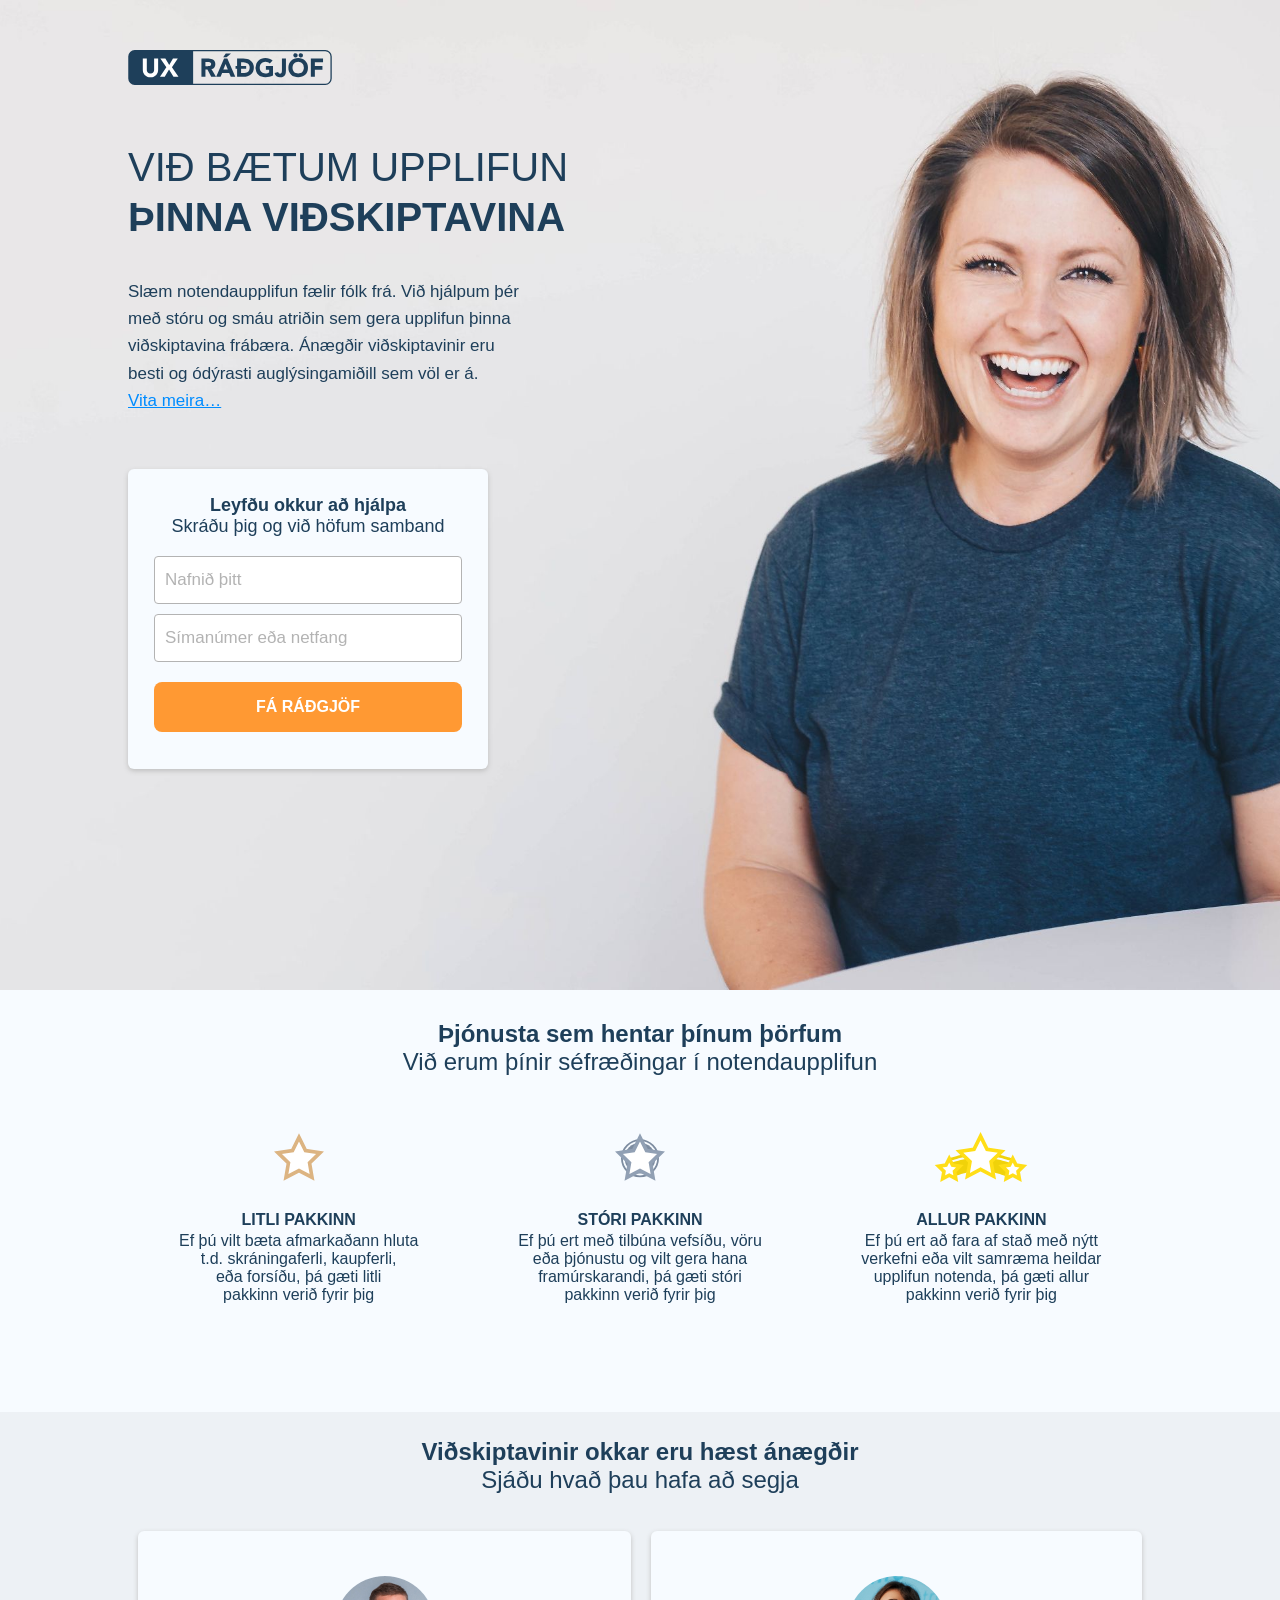
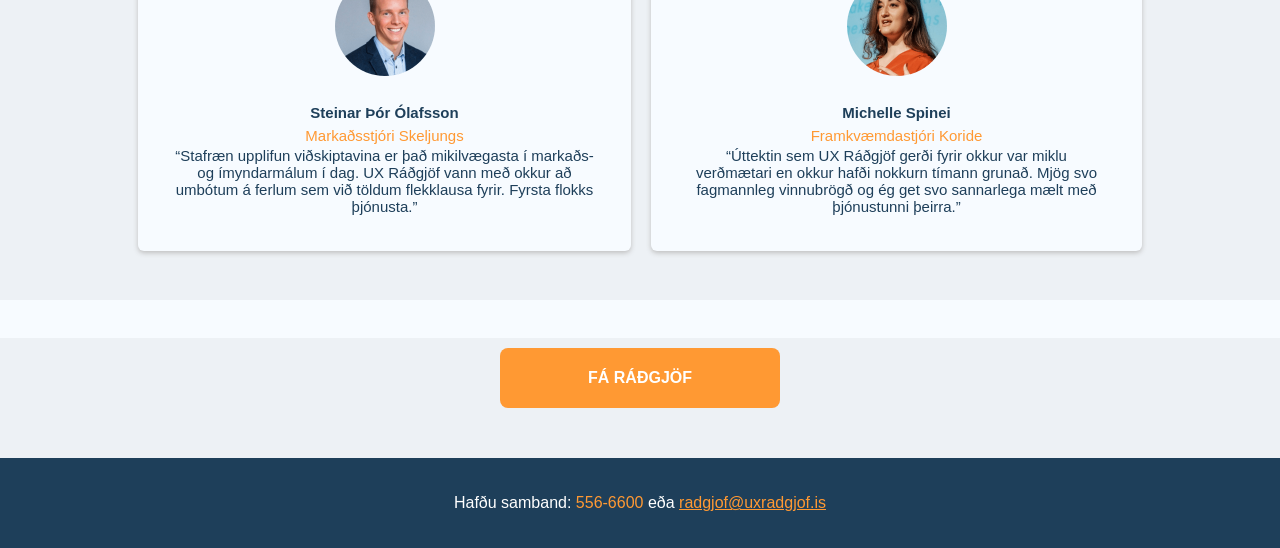
==== index.html @ 46436e5f "ok" ====
<!DOCTYPE html>
<html lang="is">

<head>
    <meta version="3.4.1.14"
    <meta charset="UTF-8">
    <meta name="viewport" content="width=device-width, initial-scale=1">
    <title>UX Ráðgjöf</title>
    <meta property="og:title" content="UX Ráðgjöf">
    <meta property="og:description" content="Slæm notendaupplifun fælir fólk frá. Við hjálpum þér með stóru og smáu atriðin sem gera upplifun þinna viðskiptavina frábæra. Ánægðir viðskiptavinir eru besti og ódýrasti auglýsingamiðill sem völ er á.">
    <meta property="og:type" content="website">
    <meta property="og:url" content="https://wwww.uxradgjof.is">
    <meta property="og:image" content="https://uxradgjof.is/assets/Opengraph.png">
    <meta name="format-detection" content="telephone=no">
    <link rel="stylesheet" href="./styles.css">
    <link rel="shortcut icon" type="image/png" href="./assets/favicon.png">

        <!-- Facebook Pixel Code -->
    <script>
      !function(f,b,e,v,n,t,s)
      {if(f.fbq)return;n=f.fbq=function(){n.callMethod?
      n.callMethod.apply(n,arguments):n.queue.push(arguments)};
      if(!f._fbq)f._fbq=n;n.push=n;n.loaded=!0;n.version='2.0';
      n.queue=[];t=b.createElement(e);t.async=!0;
      t.src=v;s=b.getElementsByTagName(e)[0];
      s.parentNode.insertBefore(t,s)}(window, document,'script',
      'https://connect.facebook.net/en_US/fbevents.js');
      fbq('init', '387559585316875');
      fbq('track', 'PageView');
    </script>
    <noscript><img height="1" width="1" style="display:none"
      src="https://www.facebook.com/tr?id=387559585316875&ev=PageView&noscript=1"
    /></noscript>
    <!-- End Facebook Pixel Code -->




    <script>
        /**
            *
            * FUNCTIONS 
            *
            **/



        function selectContactMedium(el1, el2, el3, str) {
            var element1 = document.getElementById(el1);
            var element2 = document.getElementById(el2);
            var contactBox = document.getElementById(el3);
            console.log('selectContactMedium', element1, element2, contactBox)

            if (element1.src.includes('-inactive')) {
                console.log('hæhæhæ')
                contactBox.placeholder = str;
                element1.src = element1.src.replace('-inactive', '-active');
                element2.src = element2.src.replace('-active', '-inactive');
            }

        }

        function sendForm(el1, el2) {
            var name = document.getElementById(el1).value
            var phone = document.getElementById(el2).value

            modal.style.display = 'none';
            document.getElementById('main-content').innerHTML = '<h1>Augnablik...</h1>';
            document.getElementById('tilbod-t').style.display = 'none';
            post('https://formspree.io/radgjof@uxradgjof.is', {name, phone}, 'post');

        }


        function post(path, params, method) {
            method = method || "post"; // Set method to post by default if not specified.

            // The rest of this code assumes you are not using a library.
            // It can be made less wordy if you use one.
            var form = document.createElement("form");
            form.setAttribute("method", method);
            form.setAttribute("action", path);

            for(var key in params) {
                if(params.hasOwnProperty(key)) {
                    var hiddenField = document.createElement("input");
                    hiddenField.setAttribute("type", "hidden");
                    hiddenField.setAttribute("name", key);
                    hiddenField.setAttribute("value", params[key]);

                    form.appendChild(hiddenField);

                    
                }
            }

            
            var hiddenField2 = document.createElement("input");
            hiddenField2.setAttribute("type", "hidden");
            hiddenField2.setAttribute("value", "https://uxradgjof.is/thanks.html");
            hiddenField2.setAttribute("name", "_next");

            form.appendChild(hiddenField2);

            document.body.appendChild(form);
            form.submit();
        }

    </script>

</head>

<body>

    <!-- READ MORE TEMPLATE -->
    <div id="myModal2" class="modal">
        <div class="modal-cont">

            <span class="close clickable" onclick="closeModal()">&times;</span>

            <div id="read-more" class="read-m">
                <div style="text-align: center; padding: 26px;">
                                <b>Hvað er notendaupplifun</b><br><br>
            
                                Notendaupplifun er, í sinni einföldustu mynd, tilfinningar notenda gagnvart vöru eða þjónustu.
                                <br><br>
                                Þegar upplifunin er framúrskarandi þá finnur notandinn fyrir góðum tilfinningum gagnvart vörunni eða þjónustunni sem eykur líkur á jákvæðu umtali og meðmælum.
                                <br><br>
                                83% fólks treystir meðmælum vina og jafnvel ókunnugra framyfir auglýsingar. Þau fyrirtæki sem ekki huga að notendaupplifun eiga á hættu að dragast aftur úr.
                                <br><br>
                                <b>Skráðu þig núna og við höfum samband</b>
                </div>

                <div style="display: flex; flex-direction: column; align-items: center">

                                    <!-- TEMPLATE -->
                              <!--  <div class="your-name">
                                        Hvernig er best að hafa samband?
                                </div> -->

                                   <!-- <img src="./assets/phone-active.svg" id="phone2" class=" contact-button" onclick="selectContactMedium('phone2', 'email2', 'contact-box2', 'Skrifaðu símanúmer')">
                                    <img src="./assets/email-inactive.svg" id="email2" class=" contact-button" onclick="selectContactMedium('email2', 'phone2', 'contact-box2', 'Skrifaðu netfang')">
                                    <div > -->
                                    <input id="contact-box2" class="input-box3" placeholder="Nafnið þitt" >

                        </div>
                                <div>
                                <!--    <div class="your-name">
                                        Hvað heitir snillingurinn?
                                    </div> -->

                                    <input id="name2" placeholder="Símanúmer eða netfang" class="input-box3">
                                </div>

                                <button class="big-btn btn3 clickable" type="button" onclick="sendForm('name2', 'contact-box2')">FÁ RÁÐGJÖF</button>
                        </div>
                
                            <!-- /TEMPLATE -->
                </div>
            </div>
        </div>
    </div>
    <!-- /READ MORE TEMPLATE -->

    <!-- MODAL -->
    <div id="myModal" class="modal">

        <!-- MODAL CONTENT -->
        <div class="modal-cont2">
                <span class="close clickable" onclick="closeModal()">&times;</span>

            <div style="padding: 40px 0;" id="modal-content">
                <div class="base-font" style="text-align: center; margin: 10px 0px;">
                    <b>Leyfðu okkur að hjálpa</b><br> Skráðu þig og við höfum samband<br>
                </div>


                <div style="display: flex; flex-direction: column; align-items: center;">
                    <input id="contact-box3" class="input-box3" placeholder="Nafnið þitt" >
                    <input id="name3" placeholder="Símanúmer eða netfang" class="input-box3">
                    <button class="big-btn btn3 clickable" type="button" onclick="sendForm('name3', 'contact-box3')">FÁ RÁÐGJÖF</button>
                                <!--    <div class="your-name">
                                        Hvað heitir snillingurinn?
                                    </div> -->


                                
                    <!-- TEMPLATE -->
<!--
                    <div>
                        <div>
                            <div class="your-name">
                                Hvernig er best að hafa samband?
                            </div>
                        </div>
                        <div class="spass" style="display: flex; flex-direction: row; align-items: center;">
                            <img src="./assets/phone-active.svg" id="phone3" class=" contact-button" onclick="selectContactMedium('phone3', 'email3', 'contact-box3', 'Skrifaðu símanúmer')">
                            <img src="./assets/email-inactive.svg" id="email3" class=" contact-button" onclick="selectContactMedium('email3', 'phone3', 'contact-box3', 'Skrifaðu netfang')">
                            <div>
                                <input id="contact-box3" class="input-box" placeholder="Skrifaðu símanúmer">
                            </div>
                        </div>
                        <div>
                            <div class="your-name">
                                Hvað heitir snillingurinn?
                            </div>
                            <input id="name3" placeholder="Nafn" class="input-box spass phone-box">
                        </div>
                        <button class="big-btn btn2 clickable" type="button" onclick="sendForm('name3', 'contact-box3')">FÁ
                            RÁÐGJÖF</button>
                    </div>
-->
                    <!-- /TEMPLATE -->

                </div>
            </div>
        </div>
        <!-- /MODAL CONTENT -->

    </div>
    <!-- /MODAL -->

    <div class="all">

        <div class="container stoff">

            <!-- HEADER -->
            <header class="row space-b headhead">

                <div><img src="./assets/logo.svg" class="logo" style="margin-top: 10px;">

                </div>

            </header>
            <!-- /HEADER -->

            <!-- MAIN IMAGE FOR MOBILE ONLY -->
            <div><img src="./assets/7.jpg" class="ko-img2">

            </div>
            <!-- /MAIN IMAGE FOR MOBILE ONLY -->

            <!-- MAIN CONTENT -->
            <div class="spassia">

                <form class="dalkur">


                    <div class="title-st">
                        <span style=>VIÐ BÆTUM UPPLIFUN</span>
                    </div>

                    <div class="title-st2">
                        <span style=>ÞINNA VIÐSKIPTAVINA</span>
                    </div>

                   <!-- <div class="strik"> 

                    </div> -->


                    <div id="main-content">

                        <div class="radgjof">
                            Slæm notendaupplifun fælir fólk frá.
                            Við hjálpum þér með stóru og smáu atriðin sem gera upplifun þinna viðskiptavina frábæra.
                            Ánægðir viðskiptavinir eru besti og ódýrasti auglýsingamiðill sem völ er á.<br>
                            <a class="clickable read-more-link" onclick="openModal('myModal2')">Vita meira…</a> <br>
                        </div>

                        <div class="radgjof2">

                                <div id="read-more" class="read-m">
                                    <div style="text-align: center; padding: 26px;">
                                    <b>Leyfðu okkur að hjálpa</b><br> Skráðu þig og við höfum samband<br>

                                    <input id="contact-box1" class="input-box" placeholder="Nafnið þitt" >
                                    <input id="name1" class="input-box2" placeholder="Símanúmer eða netfang" >
                                    <button class="big-btn btn2 clickable" type="button" onclick="sendForm('name1', 'contact-box1')">FÁ RÁÐGJÖF</button>



                                    </div>
                                </div>
                        </div>
                    </div>


                </form>
            </div>
            <!-- /MAIN CONTENT -->
        </div>
    </div>

    <!-- MAIN IMAGE -->
    <div> <img src="./assets/6.jpg" class="ko-img">

    </div>
    <!-- /MAIN IMAGE -->

    <!-- OFFERING -->

    <div class="container-offering"> 

        <div id="read-more" class="read-m2">
                <b>Þjónusta sem hentar þínum þörfum</b><br>Við erum þínir séfræðingar í notendaupplifun<br>
        </div>

        <div class="container">

            <div class="recommend spassia">

                <!-- OFFERING 1 -->
                <div class="rec-small">

                        <div class="rec-img"><img src="./assets/litli.svg" style="width: 50px; height: 50px;">
                    
                        </div>
                    
                        <div>
                            
                            <div style="text-align: center; padding: 26px;">
                                <span class="job-title"><b>LITLI PAKKINN</b></span><br>
                                <span>
                                Ef þú vilt bæta afmarkaðann hluta<br>
                                t.d. skráningaferli, kaupferli,<br>
                                eða forsíðu, þá gæti litli<br>
                                pakkinn verið fyrir þig<br>
                                </span>
                            </div>

                        </div>
                </div>
                <!-- OFFERING 1 -->

                <!-- OFFERING 2 -->
                <div class="rec-small">

                        <div class="rec-img"><img src="./assets/stori.svg" style="width: 50px; height: 50px;">
                        
                        </div>
                    
                        <div>
                            <div style="text-align: center; padding: 26px;">
                                <span class="job-title"><b>STÓRI PAKKINN</b></span><br>
                                <span>
                                Ef þú ert með tilbúna vefsíðu, vöru<br>
                                eða þjónustu og vilt gera hana<br>
                                framúrskarandi, þá gæti stóri<br>
                                pakkinn verið fyrir þig<br>
                                </span>
                            </div>
                        </div>
                </div>

                <!-- /OFFERING 2-->

                <!-- OFFERING 3 -->
                <div class="rec-small">

                        <div class="rec-img"><img src="./assets/allur.svg" style="width: 100px; height: 50px;">
                        
                        </div>
                    
                        <div>
                            <div style="text-align: center; padding: 26px;">
                                <span class="job-title"><b>ALLUR PAKKINN</b></span><br>
                                <span>
                                Ef þú ert að fara af stað með nýtt<br>
                                verkefni eða vilt samræma heildar<br>
                                upplifun notenda, þá gæti allur<br>
                                pakkinn verið fyrir þig<br>
                                </span>
                            </div>
                        </div>
                </div>
                <!-- /OFFERING 3-->

            </div>
        </div>
    </div>




    <!-- /OFFERING -->


    <div class="container-testimonials"> 

        <div id="read-more" class="read-m2">
            <b>Viðskiptavinir okkar eru hæst ánægðir</b><br>Sjáðu hvað þau hafa að segja<br>
        </div>

        <div class="container">

            <div class="recommend2 spassia">
        

                <!-- TESTEMONIAL 1 -->


                    <div class="rec-small2">

                        <div class="rec-img2"><img src="./assets/Steinar.png" style="width: 100px; height: 100px;">
                        </div> 
                 
                        <div>
                            <div style="text-align: center; padding: 26px;">
                                <div class="bl-text">
                                    <span class="job-title"><b>Steinar Þór Ólafsson</b></span><br>
                                    <span><span style="color: #FF9933" class="job-title">Markaðsstjóri Skeljungs</span><br></span>
                                    <span>
                                    “Stafræn upplifun viðskiptavina er það mikilvægasta í markaðs- og ímyndarmálum í dag.
                                    UX Ráðgjöf vann með okkur að umbótum á ferlum sem við töldum flekklausa fyrir.
                                    Fyrsta flokks þjónusta.”
                                    </span>
                                </div>
                            </div>
                        </div> 

                    </div> 
               <!-- /TESTEMONIAL 1 -->


                <!-- TESTEMONIAL 2 -->

                    <div class="rec-small2">

                        <div class="rec-img2"><img src="./assets/Michelle.png" style="width: 100px; height: 100px;">
                        </div>
                    
                        <div>
                            <div style="text-align: center; padding: 26px;">
                                <div class="bl-text">
                                    <span class="job-title"><b>Michelle Spinei</b></span><br>
                                    <span><span style="color: #FF9933;" class="job-title">Framkvæmdastjóri Koride</span><br></span>
                                    <span>
                                    “Úttektin sem UX Ráðgjöf gerði fyrir okkur var miklu verðmætari en okkur hafði nokkurn tímann grunað. Mjög svo fagmannleg vinnubrögð og ég get svo sannarlega mælt með þjónustunni þeirra.”  
                                    </span>
                                </div>
                            </div>
                        </div>
                    </div>
            <!-- TESTEMONIAL 2 -->

            </div>
        </div>
    </div>
        <!-- /TESTEMONIALS -->


        <!-- Fá Ráðgjöf takki -->
    <div class="container-takki">

        <div class="container">

            <div><button id="tilbod-t" class="big-btn btn1 tilbod-takki clickable" id="myBtn" onclick="openModal('myModal')">FÁ RÁÐGJÖF</button>
            </div> 

        </div> 

    </div> 

        <!-- FOOTER -->

        <footer class="foofooter all-center">
            <div class="spassia foofoofoo">
                <span>
                    Hafðu samband:
                </span>
                <span>

                    <span class="contact-bold">556-6600</span> eða <span><a href="mailto:radgjof@uxradgjof.is " class="contact-bold2">radgjof@uxradgjof.is<a/></span>
                </span>
            </div>
        </footer>
        <!-- / FOOTER -->
        


    <script>

        /**
         * 
         * MODAL 
         *
         **/

        var modal = document.getElementById('myModal');

        function openModal(modalId) {
            // Get the modal
            modal = document.getElementById(modalId);
            console.log(modalId, modal)
            modal.style.display = "block";
     

        }

        

       // When the user clicks anywhere outside of the modal, close it
       window.onclick = function (event) {
            if (event.target == modal) {
                modal.style.display = "none";
            }
        }



        function closeModal () {
            console.log('closeModal', modal);
            modal.style.display = "none";
        }

  



    </script>

</body>

</html>
---- styles.css ----
.template {
  display: none;
}

.contact-bold {
  color: #ff9933;
  text-decoration-style: none;
  /* font-weight: 600; */
}

.contact-bold2 {
  color: #ff9933;
  /* font-weight: 600; */
}

.modal {
  display: none; /* Hidden by default */
  position: fixed; /* Stay in place */
  z-index: 1; /* Sit on top */
  left: 0;
  top: 0;
  width: 100%; /* Full width */
  height: 100%; /* Full height */
  overflow: auto; /* Enable scroll if needed */
  background-color: rgb(0, 0, 0); /* Fallback color */
  background-color: rgba(0, 0, 0, 0.6); /* Black w/ opacity */
}

.contact-button {
  width: 40px !important;
  height: 40px !important;
  border: 0px !important;
  margin-right: 10px !important;
}

.read-more-link {
  color: #008cff;
  text-decoration: underline;
}

.read-more-link2 {
  color: #ff9933;
  text-decoration: underline;
}

.read-more-link3 {
  color: #1e3f5a;
  text-decoration: underline;
}

.read-m {
  text-align: center;
}

.read-m2 {
  text-align: center;
  padding: 26px;
  font-size: 24px;
}

.clickable {
  cursor: pointer;
}

/* Modal Content/Box  */
.modal-cont {
  background-color: #f7fbff;
  margin: 5% auto;
  /* padding: 40px 20px; */
  border: 1px solid #888;
  border-radius: 8px;
  width: 400px; /* Could be more or less, depending on screen size */
  height: 620px;
}

/* Modal Content/Box  */
.modal-cont2 {
  background-color: #f7fbff;
  margin: 5% auto;
  /* padding: 40px 20px; */
  border: 1px solid #888;
  border-radius: 8px;
  width: 400px; /* Could be more or less, depending on screen size */
}

/* The Close Button */
.close {
  color: #aaa;
  float: right;
  font-size: 28px;
  font-weight: bold;
  padding-right: 20px;
  padding-top: 10px;
}

.close:hover,
.close:focus {
  color: black;
  text-decoration: none;
  cursor: pointer;
}

body {
  font-family: "Avenir", Helvetica;
  color: #1e3f5a;
  margin: 0px;
  background-color: #f7fbff;
}

.title-st {
  height: 50px;
  font-size: 40px;
  margin-top: 56px;
}

.title-st2 {
  height: 50px;
  font-size: 40px;
  font-weight: bold;
}

/*
.strik {
  background-color: #1e3f5a;
  width: 65px;
  height: 4px;
  margin-bottom: 20px;
}
*/
.good {
  font-weight: bold;
  line-height: 1;
}

.formform {
  height: 288px;
  margin-top: 56px;
  width: 360px;
  background-color: #f7fbff;
}

.headhead {
  display: flex;
  align-items: center;
  justify-content: space-between;
  flex-direction: row;
  margin-top: 40px;
}

.base-font {
  font-size: 17px;
}

.texti {
  text-align: center; 
  background-color: #000000;
}

.radgjof {
  margin-top: 33px;
  font-size: 17px;
  line-height: 1.6;
}

.radgjof2 {
  width: 360px;
  height: 300px;
  margin-top: 55px;
  font-size: 18px;
  border-radius: 6px;
  background-color: #f7fbff;
}

.all-center {
  display: flex;
  justify-content: center;
  align-items: center;
}

h1 {
  font-size: 30px;
}

.logo {
  width: 204px;
  height: 35px;
}

.big-btn {
  background-color: #ff9933;
  border-radius: 8px;
  font-weight: 550;
  font-size: 16px;
  color: white;
  border: 0px;
  margin-top: 20px;
  margin-bottom: 20px;
  /*margin-left: 35px;
  margin-right: 35px;
  margin-bottom: 30px;*/
}

.bl-text {
  font-size: 15px;
}

.btn1 {
  width: 280px;
  height: 60px;
  margin: 10px;
}

.btn2 {
  padding: 0 10px;  
  width: 100%;
  height: 50px;
}

.btn3 {
  padding: 0 10px;  
  width: 85%;
  height: 50px;
}

.your-name {
  margin-left: 9px;
  color: #ff9933;
  font-size: 13px;
  margin-bottom: 5px;
  text-align: left;
}

.spass {
  margin-bottom: 12px;
}

.input-box {
  border-radius: 4px;
  border: 1px solid #b3b3b3;
  height: 48px;
  font-size: 17px;
  padding: 0 10px;  
  width: 100%;
  box-sizing: border-box;  
  margin-top: 19px;
}

.input-box2 {
  border-radius: 4px;
  border: 1px solid #b3b3b3;
  height: 48px;
  font-size: 17px;
  padding: 0 10px;  
  width: 100%;
  box-sizing: border-box;  
  margin-top: 10px;
}

.input-box3 {
  border-radius: 4px;
  border: 1px solid #b3b3b3;
  height: 48px;
  font-size: 17px;
  padding: 0 10px;  
  width: 85%;
  box-sizing: border-box;  
  margin-top: 10px;
}

.bla {
background-color: #000000;
}

.container-offering {
}

.container-testimonials {
  background-color: #edf1f5;
  height: fit-content;
}

.container-takki {
  background-color: #edf1f5;
  height: 120px;
  text-align: center;
}

.input-box::placeholder {
  color: #b3b3b3;
}

.input-box2::placeholder {
  color: #b3b3b3;
}

.container {
  width: 80vw;
  margin-left: 10vw;
  margin-right: 10vw;
  margin-bottom: 3vw;
  margin-top: 0vw;
}

.container6 {

}

.row {
  display: flex;
  flex-direction: row;
}

.space-b {
  display: flex;
  justify-content: space-between;
}

.dalkur {
  width: 400px;
}

.col {
  justify-content: center;
  background-color: aqua;
  flex-direction: row;
  display: flex;
}

.ko-img {
  width: 100% !important;
  height: 110vh;
  /* min-height: 620px !important; */
  object-fit: cover !important;
  object-position: center top !important;
}

.ko-img2 {
  width: 100%;
  height: 45vh;
  object-fit: cover !important;
  object-position: center top !important;
  display: none;
}

.recommend {
  /* display: flex;  */
  padding: 10px 0px;
  /* justify-content: space-between;    */
}

.recommend2 {
  /* display: flex;  */
  padding: 10px 0px;
  /* justify-content: space-between;    */
}

.rec-small {
  margin: 20px;
  height: 100px;
  flex-grow: 1;
  justify-content: center;  
  height: fit-content;
}

/*hvítu kassarnir utan um quotes */
.rec-small2 {
  margin: 10px;
  margin-top: 1px;
  padding: 10px;
  border-radius: 6px;
  box-shadow: 0px 2px 5px #BFBFBF;
  flex-grow: 1;
  justify-content: center;
  background-color: #f7fbff;
  height: fit-content;
}

.foofooter {
  background-color: #1e3f5a;
  color: white;
  height: 90px;
}

.rec-img {
  display: flex;
  justify-content: center;
  align-items: center;
  margin: 0 15px;
}

.rec-img2 {
  display: flex;
  justify-content: center;
  align-items: center;
  margin-top: 35px;
}

.job-title {
  line-height: 1.5;
}

.job-title2 {
  line-height: 1.5;
  font-size: 24px;
}



@media only screen and (min-width: 600px) {
  .stoff {
    position: absolute;
  }
}

/* DESKTOP */
@media only screen and (min-width: 1024px) {
  .recommend {
    display: flex;
    flex-direction: row;
    height: 20vh;
  }

  .recommend2 {
    display: flex;
    flex-direction: row;
    height: 40vh;
  }

  .rec-small {
    align-items: center;
    width: 100px;
  }

  .radgjof2 {
    box-shadow: 0px 2px 5px #BFBFBF;
  }

  .container-testimonials {
  margin-top: 110px;
  }

  .title-st {
  width: 900px;
  }

  .title-st2 {
  width: 900px;
  }

  .modal-cont2 {
    height: 320px;
  }

}


/* BIG TABLET */
@media only screen and (min-width: 876px) and (max-width: 1024px) {
  .recommend {
    display: flex;
    flex-direction: column;
    /* height: 20vh; */
    /* background-color: yellow; */
  }

  .recommend2 {
    display: flex;
    flex-direction: column;
    /* height: 20vh; */
    /* background-color: yellow; */
  }

  .rec-small {
    padding: 15px 0px;
    flex-direction: column;
    align-items: center;
  }

  .radgjof2 {
    box-shadow: 0px 2px 5px #BFBFBF;
  }

  .container-testimonials {
  margin-top: 10px;
  }

  .title-st {
  width: 600px;
  }

  .title-st2 {
  width: 600px;
  }

  .modal-cont2 {
    height: 320px;
  }

}




/*hvítu kassarnir utan um quotes */
/*
.rec-small2 {
  flex-grow: 1;
  justify-content: center;
  padding: 15px 0px;
  flex-direction: column;
  align-items: center;
  background-color: #f7fbff;
}

.rec-small3 {
  flex-grow: 1;
  justify-content: center;
  padding: 15px 0px;
  flex-direction: column;
  align-items: center;
  background-color: #f7fbff;
  margin-left: 10px;
  margin-right: 10px;
}
*/

/* SMALL TABLET */
@media only screen and (max-width: 876px) {
  /*.tilbod-takki {
    display: none;
  }*/

  .title-st {
    font-size: 28px;
    width: 400px;
  }

  .title-st2 {
    font-size: 34px;
    line-height: 17px;
    width: 400px;
  }

  .radgjof2 {
  }

  .rec-small {
    padding: 20px 0px;
    flex-direction: column;
    align-items: center;
    margin: 1px;

  }

  .logo {
    width: calc(274px * 0.8);
    height: calc(47px * 0.8);
  }

  .rec-small2 {
  margin: 30px;
  margin-left: 0px;
  margin-right: 0px;
  margin-top: 1px;
  padding: 10px;
  }

  .dalkur {
    width: 300px;
  }

  .modal-cont2 {
    height: 320px;
  }
}

/*hvítu kassarnir utan um quotes */
/*
.rec-small2 {
  flex-grow: 1;
  justify-content: center;
  margin-left: 10px;
  margin-right: 10px;
}

.rec-small3 {
  flex-grow: 1;
  justify-content: center;
  margin-left: 10px;
  margin-right: 10px;
}
*/
/* PHONE */
@media only screen and (max-width: 600px) {
  .logo {
    width: 204px;
    height: 35px;
  }

  .dalkur {
    /* width: 100vw; */
    display: flex;
    flex-direction: column;
    align-items: center;
    /* justify-content: center; */
    width: 100%;
  }

  .recommend {
    padding: 1px;
  }

  .recommend2 {
    padding: 20px 0px;
  }

  .ko-img {
    display: none;
  }

  .container {
    /* width: 90vw; */
    margin-left: 0vw;
    margin-right: 0vw;
    width: 100vw;
  }

  .rec-small {
    flex-direction: column;
    /* width: 90vw; */
    align-items: center;
    margin: 1px;
  }

  .spassia {
    margin-left: 25px;
    margin-right: 25px;
  }

  .bl-text {
    text-align: center;
    /* background-color: blue; */
  }

  .title-st {
    text-align: center;
    font-size: 25px;
    margin-top: 15px;
  }

  .title-st2 {
    text-align: center;
    font-size: 28px;
    line-height: 10px;
  }

  .radgjof {
    text-align: center;
    font-size: 15px;
    padding-left: 37px;
    padding-right: 37px;
  }

  .radgjof2 {
  width: 100%  
  }

  .read-m {
  font-size: 16px;
  }

  .read-m2 {
  text-align: center;
  font-size: 16px;
  }

  .container-testimonials {
  margin-top: 1px;
  }

  .btn1 {
  width: 340px;
  height: 60px;
  margin: 10px;
  }

  /* .your-name {
    text-align: center;
  } */

  .headhead {
    margin-top: initial;
    padding: 10px;
    /* margin-top: 10px; */
    display: flex;
    align-items: center;
    justify-content: center;
    /* background-color: pink; */
  }

  /*
  .arrow-up {
    position: relative;
    width: 0;
    top: -85.5px;
    height: 0;
    border-style: solid;
    border-width: 0 0 80px 100vw;
    border-color: transparent transparent #f7fbff transparent;
  }
  */

  .jabb {
    background-image: url('./assets/7.jpg');
    height: 35vh;
    width: 100%;
    /* object-fit: cover !important;
    object-position: center top !important;
    display: none; */

  }

  .ko-img2 {
    display: initial;
    height: 45vh;
  }

  .foofooter {
    text-align: center;
  }

  .foofoofoo {
    display: flex;
    flex-direction: column;
  }

  .ko-img2 {
    width: 100%;
    height: 50vh;
    -webkit-clip-path: polygon(0 0, 100% 0, 100% 85%, 0% 100%);
    clip-path: polygon(0 0, 100% 0, 100% 85%, 0% 100%);
  }

  .modal-cont {
    width: 98vw;
    height: 670px;
  }

  .modal-cont2 {
    width: 98vw;
    height: 320px;
  }

  .formform {
    width: 90vw;
    margin-left: 10px; 
    margin-right: 10px; 
  }

  .bla {
    width: 100%;
  }

  .rec-small2 {
  margin: 22px;
  margin-left: 0px;
  margin-right: 0px;
  margin-top: 1px;
  padding: 10px;
  }

  .spassia {
  margin-left: 10px;
  margin-right: 10px;
  }

.job-title2 {
  line-height: 1.5;
  font-size: 15px;
}



}
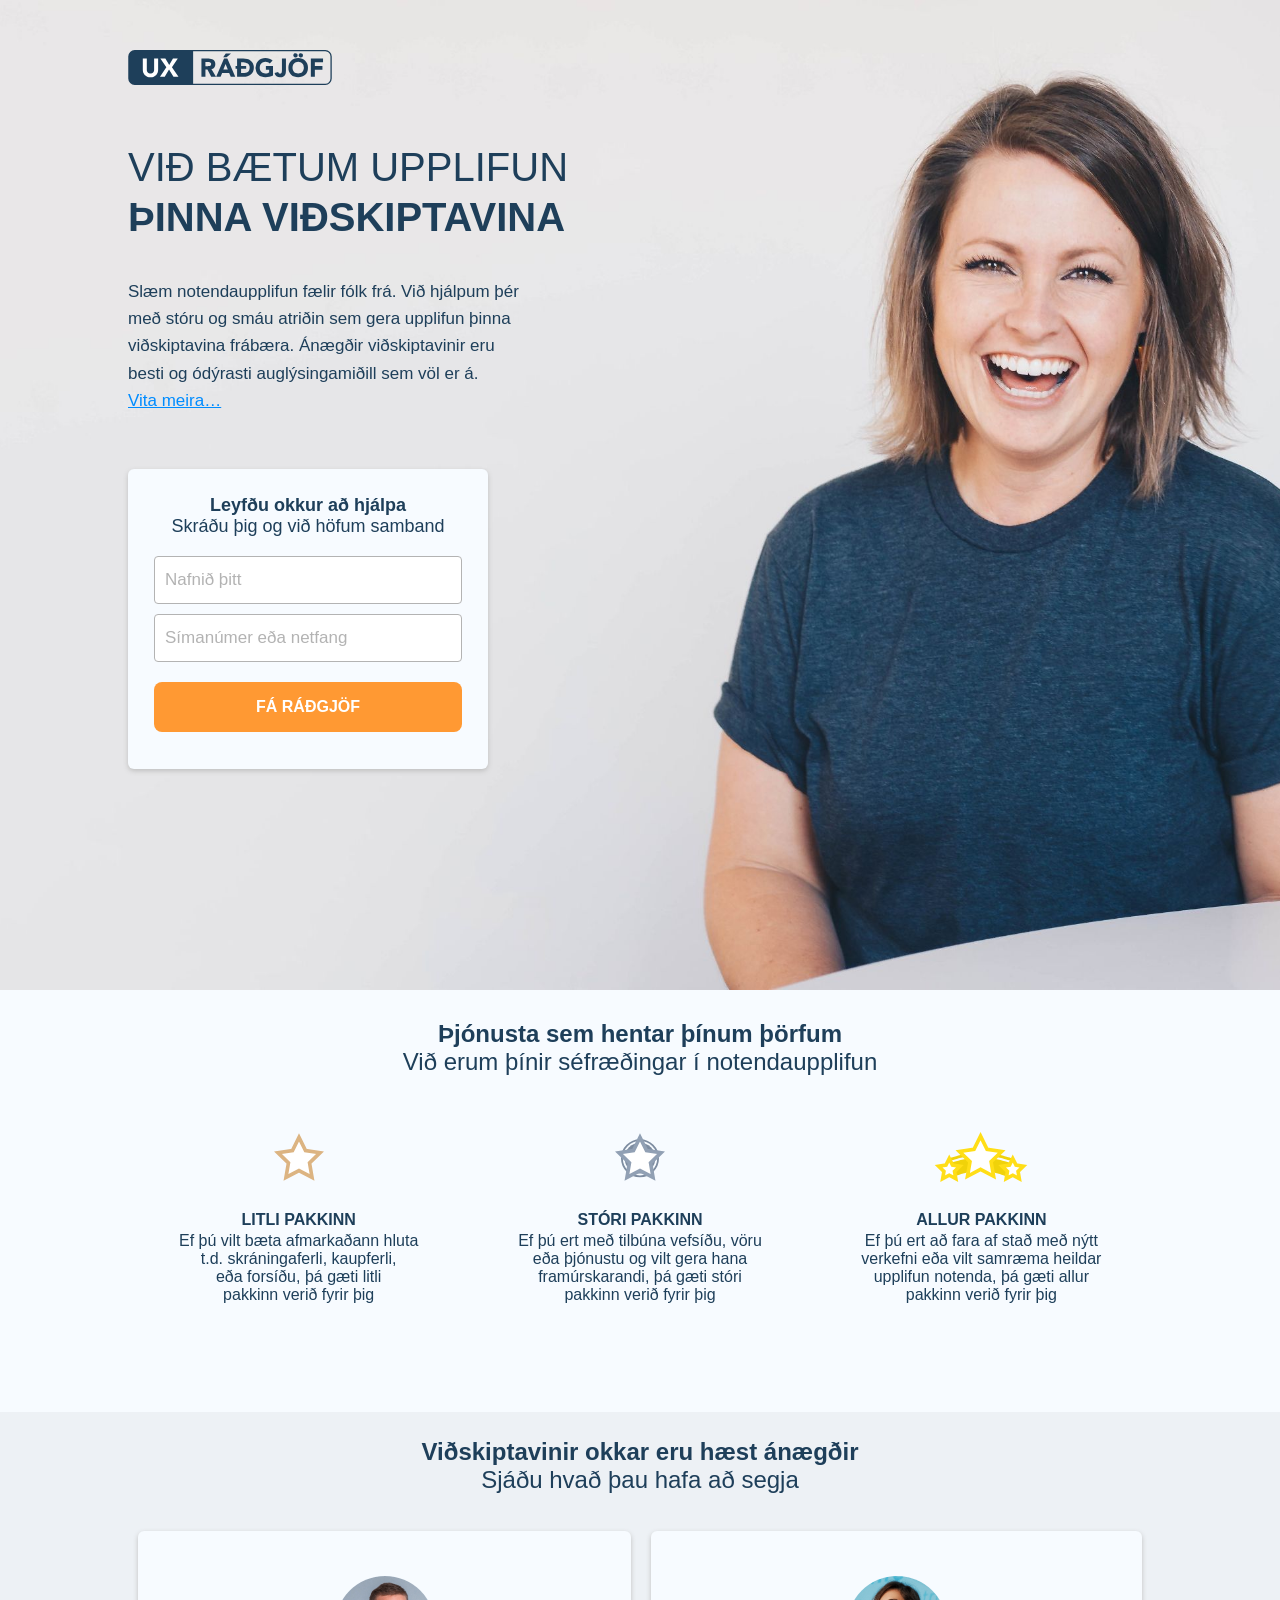
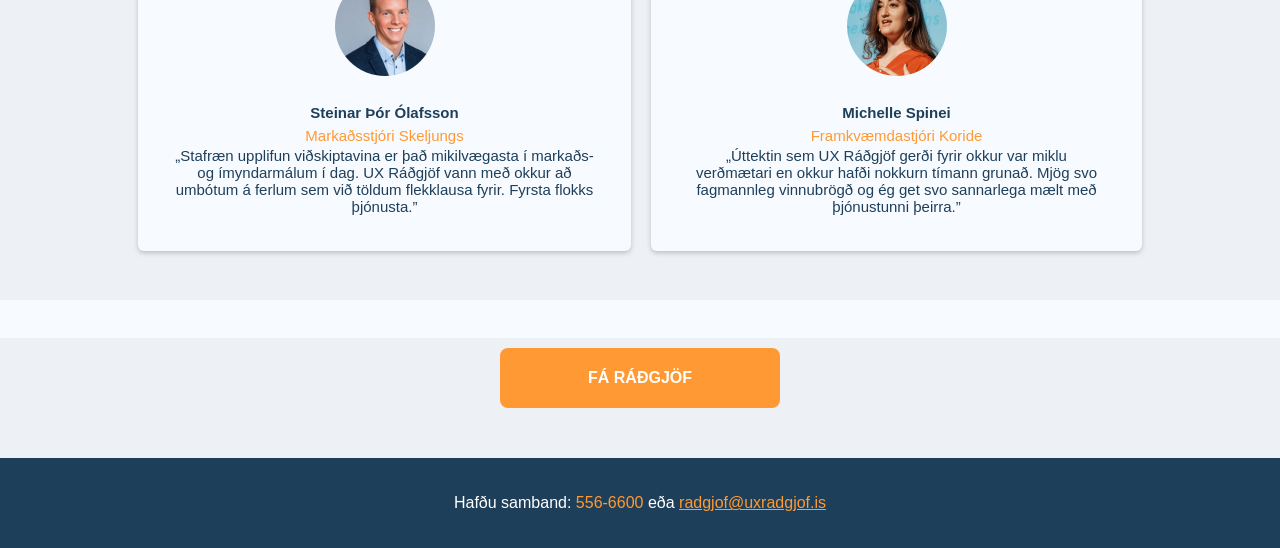
==== commit 94283362: "ok" ====
--- a/index.html
+++ b/index.html
@@ -2,7 +2,7 @@
 <html lang="is">
 
 <head>
-    <meta version="3.4.1.14"
+    <meta version="3.4.2.5"
     <meta charset="UTF-8">
     <meta name="viewport" content="width=device-width, initial-scale=1">
     <title>UX Ráðgjöf</title>
@@ -411,7 +411,7 @@
                                     <span class="job-title"><b>Steinar Þór Ólafsson</b></span><br>
                                     <span><span style="color: #FF9933" class="job-title">Markaðsstjóri Skeljungs</span><br></span>
                                     <span>
-                                    “Stafræn upplifun viðskiptavina er það mikilvægasta í markaðs- og ímyndarmálum í dag.
+                                    „Stafræn upplifun viðskiptavina er það mikilvægasta í markaðs- og ímyndarmálum í dag.
                                     UX Ráðgjöf vann með okkur að umbótum á ferlum sem við töldum flekklausa fyrir.
                                     Fyrsta flokks þjónusta.”
                                     </span>
@@ -436,7 +436,7 @@
                                     <span class="job-title"><b>Michelle Spinei</b></span><br>
                                     <span><span style="color: #FF9933;" class="job-title">Framkvæmdastjóri Koride</span><br></span>
                                     <span>
-                                    “Úttektin sem UX Ráðgjöf gerði fyrir okkur var miklu verðmætari en okkur hafði nokkurn tímann grunað. Mjög svo fagmannleg vinnubrögð og ég get svo sannarlega mælt með þjónustunni þeirra.”  
+                                    „Úttektin sem UX Ráðgjöf gerði fyrir okkur var miklu verðmætari en okkur hafði nokkurn tímann grunað. Mjög svo fagmannleg vinnubrögð og ég get svo sannarlega mælt með þjónustunni þeirra.”  
                                     </span>
                                 </div>
                             </div>
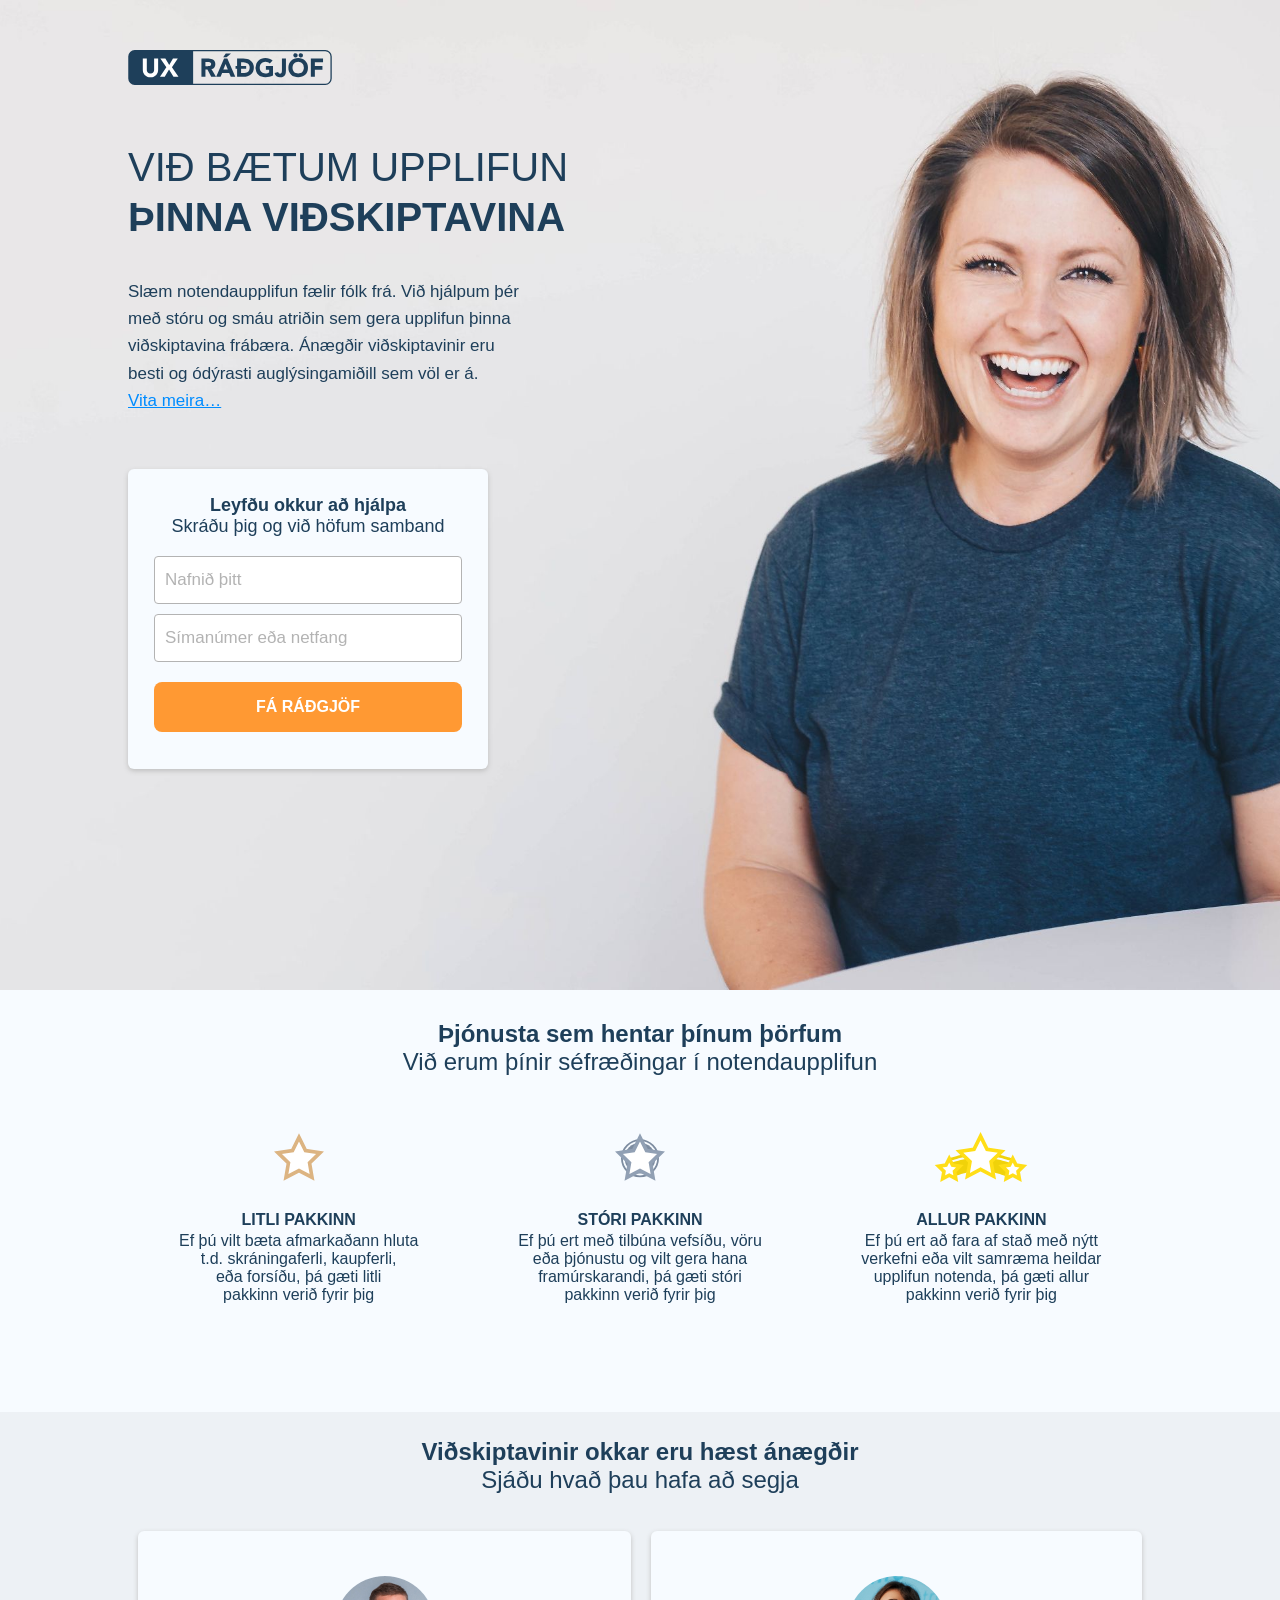
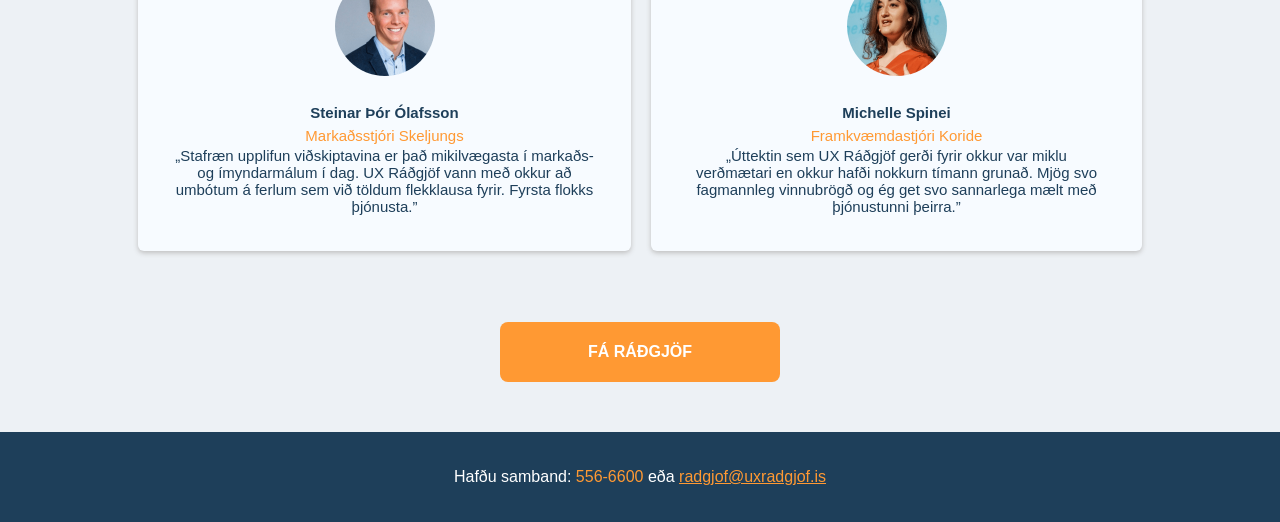
==== commit c1773be9: "ok" ====
--- a/index.html
+++ b/index.html
@@ -2,7 +2,7 @@
 <html lang="is">
 
 <head>
-    <meta version="3.4.2.5"
+    <meta version="3.6.0"
     <meta charset="UTF-8">
     <meta name="viewport" content="width=device-width, initial-scale=1">
     <title>UX Ráðgjöf</title>
@@ -33,7 +33,34 @@
     /></noscript>
     <!-- End Facebook Pixel Code -->
 
-
+    <!-- Start of Async Drift Code -->
+    <script>
+    "use strict";
+
+    !function() {
+      var t = window.driftt = window.drift = window.driftt || [];
+      if (!t.init) {
+        if (t.invoked) return void (window.console && console.error && console.error("Drift snippet included twice."));
+        t.invoked = !0, t.methods = [ "identify", "config", "track", "reset", "debug", "show", "ping", "page", "hide", "off", "on" ], 
+        t.factory = function(e) {
+          return function() {
+            var n = Array.prototype.slice.call(arguments);
+            return n.unshift(e), t.push(n), t;
+          };
+        }, t.methods.forEach(function(e) {
+          t[e] = t.factory(e);
+        }), t.load = function(t) {
+          var e = 3e5, n = Math.ceil(new Date() / e) * e, o = document.createElement("script");
+          o.type = "text/javascript", o.async = !0, o.crossorigin = "anonymous", o.src = "https://js.driftt.com/include/" + n + "/" + t + ".js";
+          var i = document.getElementsByTagName("script")[0];
+          i.parentNode.insertBefore(o, i);
+        };
+      }
+    }();
+    drift.SNIPPET_VERSION = '0.3.1';
+    drift.load('86pnem8xcb5k');
+    </script>
+    <!-- End of Async Drift Code -->
 
 
     <script>
@@ -520,6 +547,7 @@
 
     </script>
 
+
 </body>
 
 </html>
--- a/styles.css
+++ b/styles.css
@@ -272,11 +272,13 @@
 }
 
 .container-offering {
+  min-height: 300px !important;
 }
 
 .container-testimonials {
   background-color: #edf1f5;
   height: fit-content;
+  min-height: 500px !important;
 }
 
 .container-takki {
@@ -329,7 +331,7 @@
 .ko-img {
   width: 100% !important;
   height: 110vh;
-  /* min-height: 620px !important; */
+  min-height: 800px !important;
   object-fit: cover !important;
   object-position: center top !important;
 }
@@ -414,6 +416,7 @@
 
 /* DESKTOP */
 @media only screen and (min-width: 1024px) {
+
   .recommend {
     display: flex;
     flex-direction: row;
@@ -449,7 +452,7 @@
 
   .modal-cont2 {
     height: 320px;
-  }
+  } 
 
 }
 
